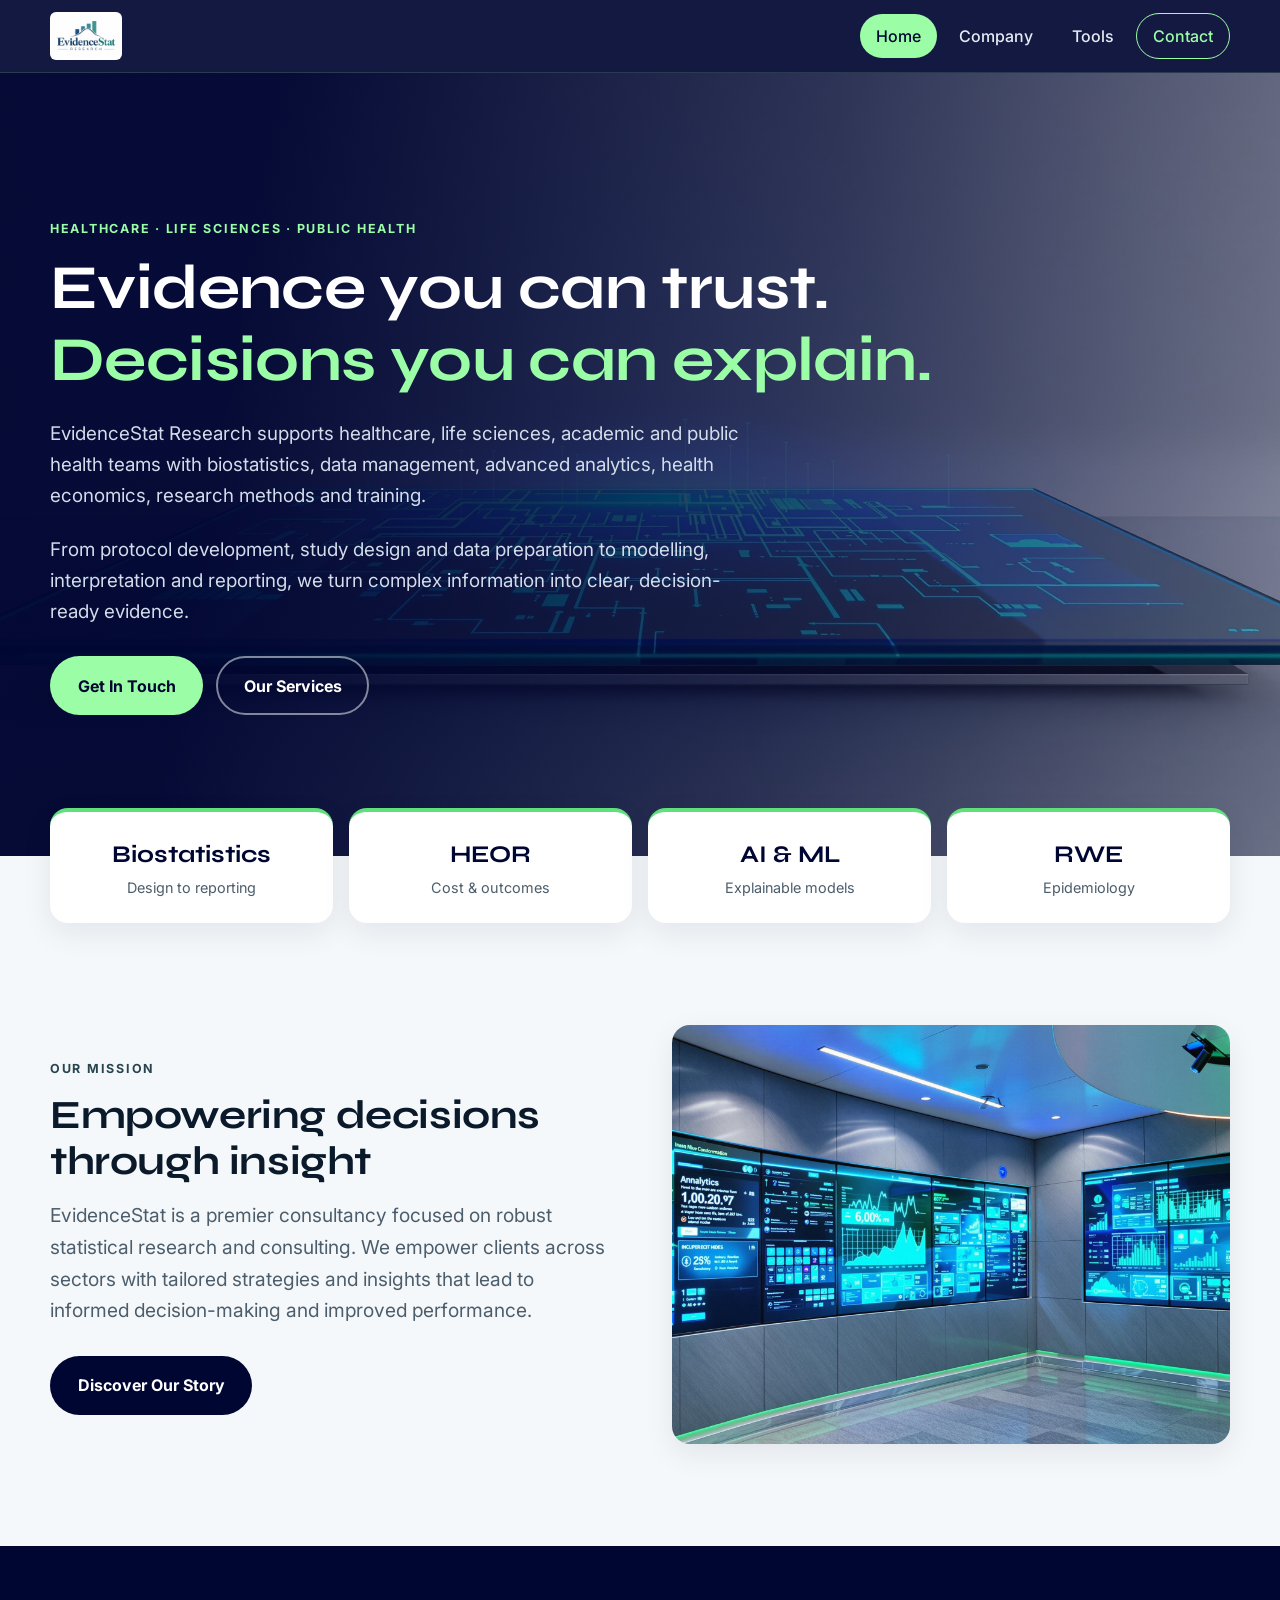
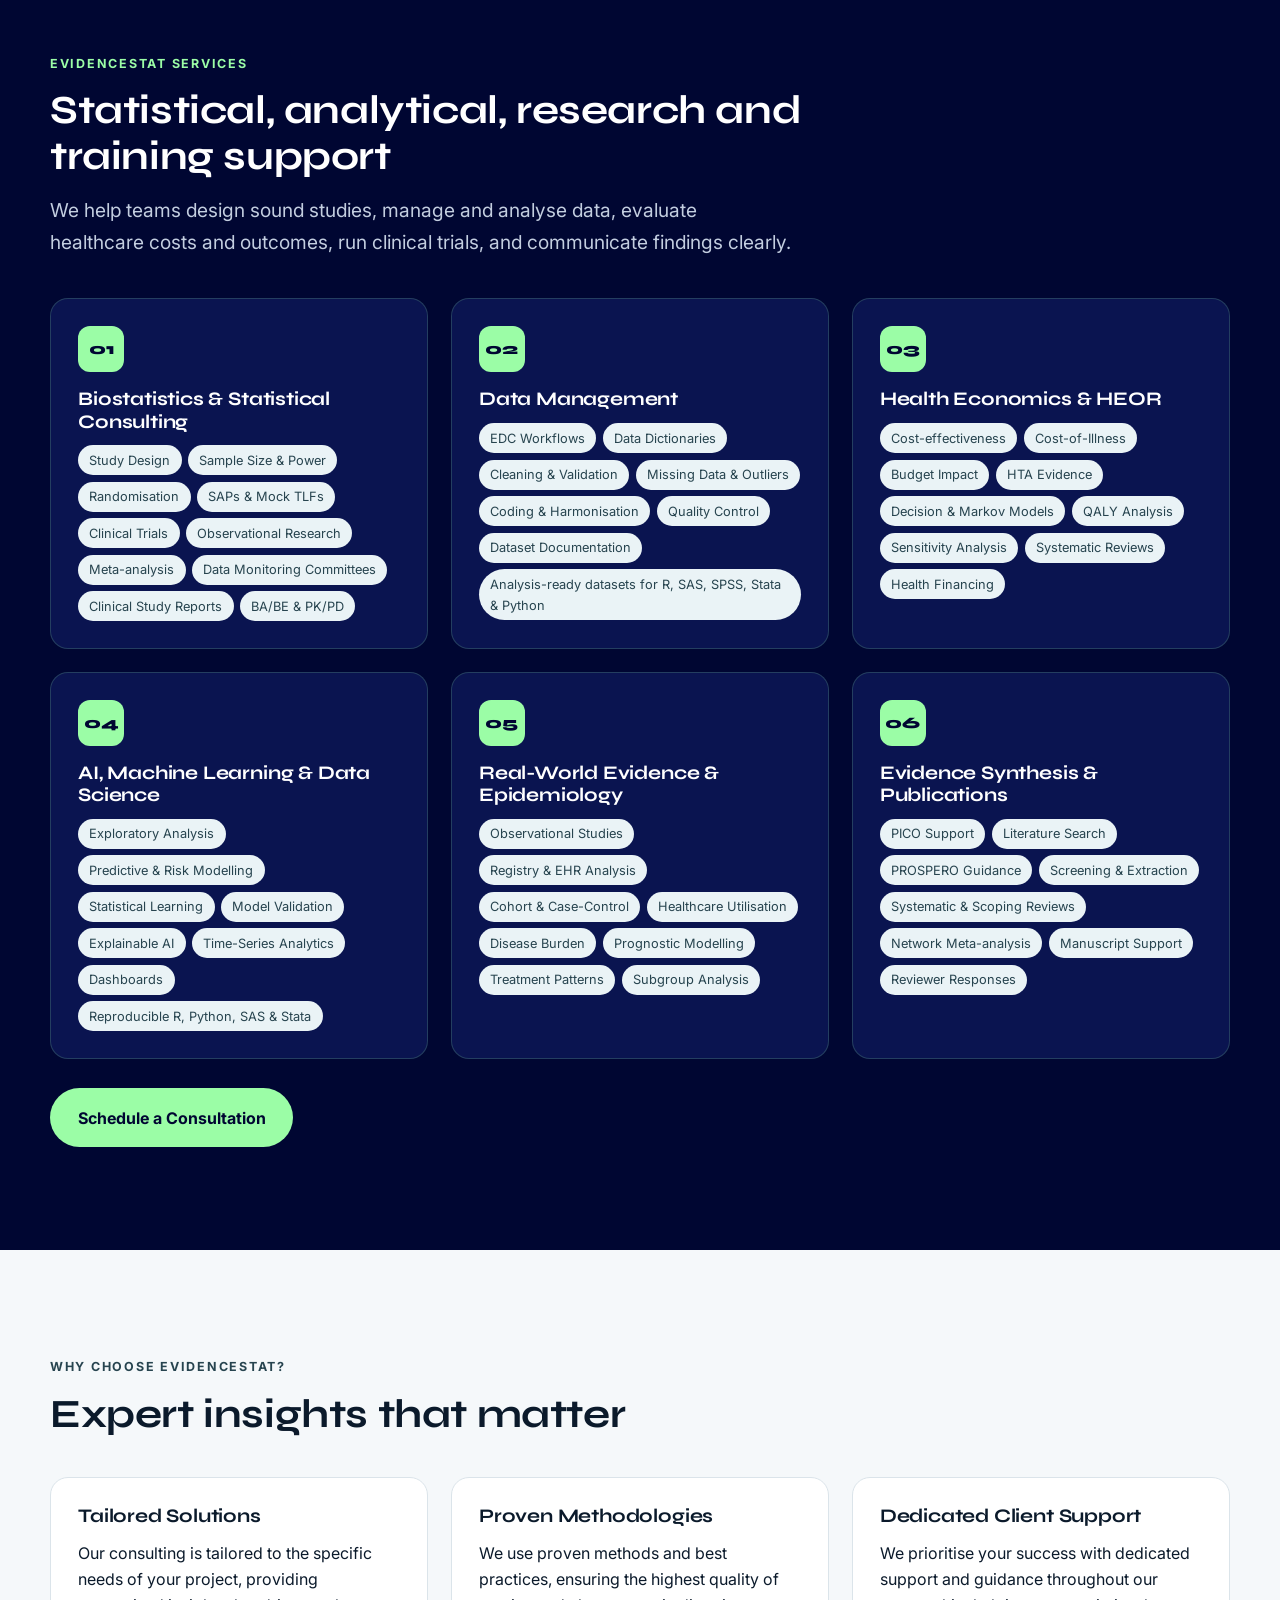
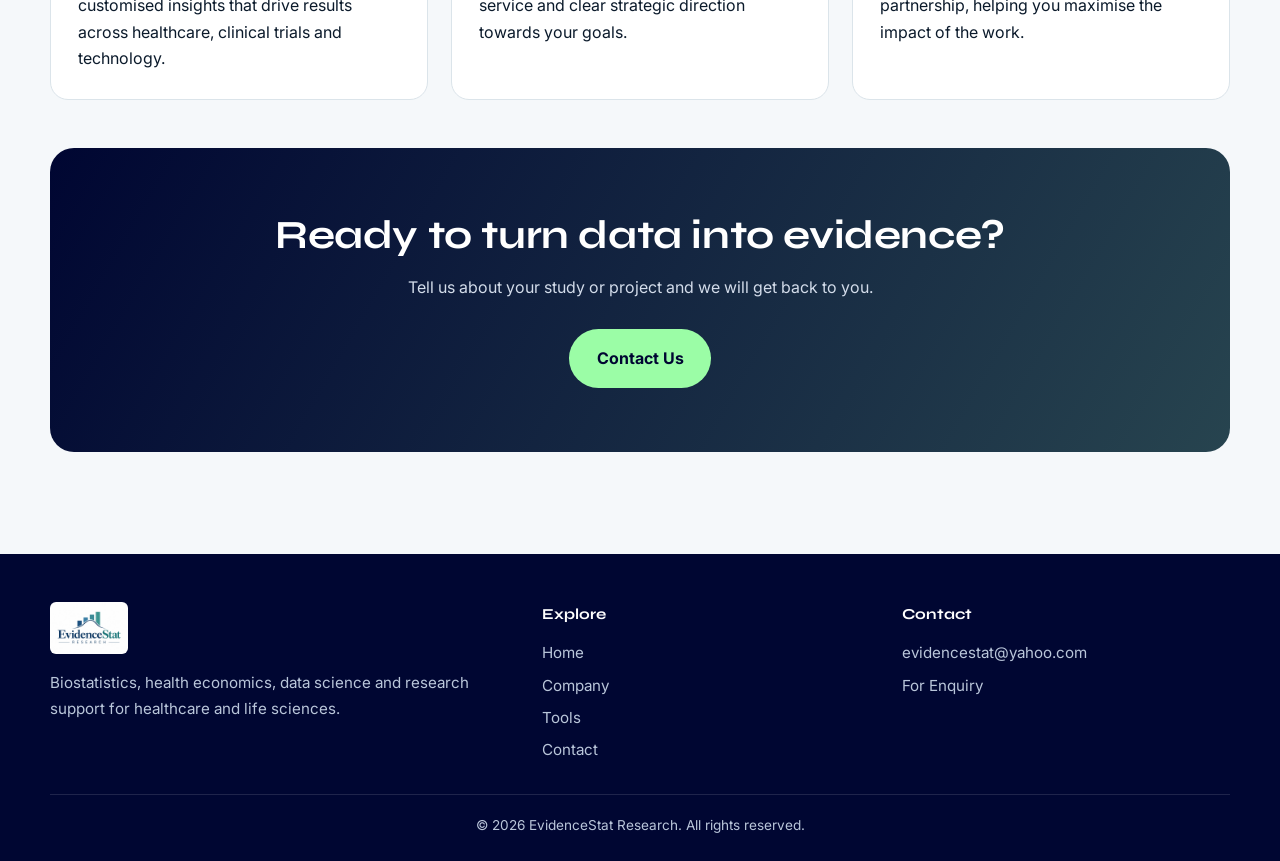
==== index.html @ 98dabb56 "EvidenceStat Research: responsive static website" ====
<!doctype html>
<html lang="en">
<head>
<meta charset="utf-8">
<meta name="viewport" content="width=device-width,initial-scale=1">
<title>EvidenceStat Research | Biostatistics, HEOR &amp; Data Science</title>
<meta name="description" content="EvidenceStat Research supports healthcare, life sciences, academic and public health teams with biostatistics, data management, analytics, health economics and training.">
<link rel="preconnect" href="https://fonts.googleapis.com"><link rel="preconnect" href="https://fonts.gstatic.com" crossorigin>
<link href="https://fonts.googleapis.com/css2?family=Inter:wght@400;500;600;700&family=Syne:wght@600;700;800&display=swap" rel="stylesheet">
<link rel="stylesheet" href="style.css">
</head>
<body>
<a class="skip" href="#main">Skip to content</a>
<header class="site-header"><div class="wrap nav">
  <a class="brand" href="index.html" aria-label="EvidenceStat Research home"><img src="assets/logo.jpg" alt="EvidenceStat Research"></a>
  <button class="toggle" aria-label="Menu" aria-expanded="false"><span></span></button>
  <ul class="menu">
    <li><a href="index.html" aria-current="page">Home</a></li>
    <li><a href="company.html">Company</a></li>
    <li><a href="tools.html">Tools</a></li>
    <li><a href="contact.html" class="cta">Contact</a></li>
  </ul>
</div></header>

<main id="main">
<section class="hero" style="background-image:url(assets/img1.jpg)">
  <div class="wrap">
    <span class="eyebrow">Healthcare &middot; Life Sciences &middot; Public Health</span>
    <h1>Evidence you can trust.<br><span>Decisions you can explain.</span></h1>
    <p>EvidenceStat Research supports healthcare, life sciences, academic and public health teams with biostatistics, data management, advanced analytics, health economics, research methods and training.</p>
    <p>From protocol development, study design and data preparation to modelling, interpretation and reporting, we turn complex information into clear, decision-ready evidence.</p>
    <div class="btns"><a class="btn btn-primary" href="contact.html">Get In Touch</a><a class="btn btn-ghost" href="#services">Our Services</a></div>
  </div>
</section>

<div class="wrap stats reveal">
  <div class="stat"><b>Biostatistics</b><span>Design to reporting</span></div>
  <div class="stat"><b>HEOR</b><span>Cost &amp; outcomes</span></div>
  <div class="stat"><b>AI &amp; ML</b><span>Explainable models</span></div>
  <div class="stat"><b>RWE</b><span>Epidemiology</span></div>
</div>

<section class="section">
  <div class="wrap split">
    <div class="reveal">
      <span class="eyebrow">Our Mission</span>
      <h2>Empowering decisions through insight</h2>
      <p class="lead">EvidenceStat is a premier consultancy focused on robust statistical research and consulting. We empower clients across sectors with tailored strategies and insights that lead to informed decision-making and improved performance.</p>
      <div class="btns"><a class="btn btn-dark" href="company.html">Discover Our Story</a></div>
    </div>
    <img class="reveal" src="assets/img2.jpg" alt="Analytics dashboards on display walls" loading="lazy">
  </div>
</section>

<section class="section on-dark" id="services">
  <div class="wrap">
    <div class="head reveal">
      <span class="eyebrow">EvidenceStat Services</span>
      <h2>Statistical, analytical, research and training support</h2>
      <p class="lead">We help teams design sound studies, manage and analyse data, evaluate healthcare costs and outcomes, run clinical trials, and communicate findings clearly.</p>
    </div>
    <div class="grid">
      <article class="card reveal"><div class="ico">01</div><h3>Biostatistics &amp; Statistical Consulting</h3>
        <ul class="tags"><li>Study Design</li><li>Sample Size &amp; Power</li><li>Randomisation</li><li>SAPs &amp; Mock TLFs</li><li>Clinical Trials</li><li>Observational Research</li><li>Meta-analysis</li><li>Data Monitoring Committees</li><li>Clinical Study Reports</li><li>BA/BE &amp; PK/PD</li></ul></article>
      <article class="card reveal"><div class="ico">02</div><h3>Data Management</h3>
        <ul class="tags"><li>EDC Workflows</li><li>Data Dictionaries</li><li>Cleaning &amp; Validation</li><li>Missing Data &amp; Outliers</li><li>Coding &amp; Harmonisation</li><li>Quality Control</li><li>Dataset Documentation</li><li>Analysis-ready datasets for R, SAS, SPSS, Stata &amp; Python</li></ul></article>
      <article class="card reveal"><div class="ico">03</div><h3>Health Economics &amp; HEOR</h3>
        <ul class="tags"><li>Cost-effectiveness</li><li>Cost-of-Illness</li><li>Budget Impact</li><li>HTA Evidence</li><li>Decision &amp; Markov Models</li><li>QALY Analysis</li><li>Sensitivity Analysis</li><li>Systematic Reviews</li><li>Health Financing</li></ul></article>
      <article class="card reveal"><div class="ico">04</div><h3>AI, Machine Learning &amp; Data Science</h3>
        <ul class="tags"><li>Exploratory Analysis</li><li>Predictive &amp; Risk Modelling</li><li>Statistical Learning</li><li>Model Validation</li><li>Explainable AI</li><li>Time-Series Analytics</li><li>Dashboards</li><li>Reproducible R, Python, SAS &amp; Stata</li></ul></article>
      <article class="card reveal"><div class="ico">05</div><h3>Real-World Evidence &amp; Epidemiology</h3>
        <ul class="tags"><li>Observational Studies</li><li>Registry &amp; EHR Analysis</li><li>Cohort &amp; Case-Control</li><li>Healthcare Utilisation</li><li>Disease Burden</li><li>Prognostic Modelling</li><li>Treatment Patterns</li><li>Subgroup Analysis</li></ul></article>
      <article class="card reveal"><div class="ico">06</div><h3>Evidence Synthesis &amp; Publications</h3>
        <ul class="tags"><li>PICO Support</li><li>Literature Search</li><li>PROSPERO Guidance</li><li>Screening &amp; Extraction</li><li>Systematic &amp; Scoping Reviews</li><li>Network Meta-analysis</li><li>Manuscript Support</li><li>Reviewer Responses</li></ul></article>
    </div>
    <div class="btns"><a class="btn btn-primary" href="contact.html">Schedule a Consultation</a></div>
  </div>
</section>

<section class="section">
  <div class="wrap">
    <div class="head reveal">
      <span class="eyebrow">Why Choose EvidenceStat?</span>
      <h2>Expert insights that matter</h2>
    </div>
    <div class="grid">
      <article class="card reveal"><h3>Tailored Solutions</h3><p>Our consulting is tailored to the specific needs of your project, providing customised insights that drive results across healthcare, clinical trials and technology.</p></article>
      <article class="card reveal"><h3>Proven Methodologies</h3><p>We use proven methods and best practices, ensuring the highest quality of service and clear strategic direction towards your goals.</p></article>
      <article class="card reveal"><h3>Dedicated Client Support</h3><p>We prioritise your success with dedicated support and guidance throughout our partnership, helping you maximise the impact of the work.</p></article>
    </div>
    <div class="cta-band reveal" style="margin-top:3rem">
      <h2>Ready to turn data into evidence?</h2>
      <p>Tell us about your study or project and we will get back to you.</p>
      <div class="btns"><a class="btn btn-primary" href="contact.html">Contact Us</a></div>
    </div>
  </div>
</section>
</main>

<footer class="site-footer"><div class="wrap">
  <div class="foot">
    <div><img src="assets/logo.jpg" alt="EvidenceStat Research"><p>Biostatistics, health economics, data science and research support for healthcare and life sciences.</p></div>
    <div><h4>Explore</h4><ul><li><a href="index.html">Home</a></li><li><a href="company.html">Company</a></li>
    <li><a href="tools.html">Tools</a></li><li><a href="contact.html">Contact</a></li></ul></div>
    <div><h4>Contact</h4><ul><li><a href="mailto:evidencestat@yahoo.com">evidencestat@yahoo.com</a></li><li><a href="contact.html">For Enquiry</a></li></ul></div>
  </div>
  <p class="copy">&copy; <span id="y">2026</span> EvidenceStat Research. All rights reserved.</p>
</div></footer>
<script src="script.js"></script>
</body>
</html>
---- style.css ----
:root{
  --navy:#000632;--navy-2:#0a1450;--slate:#27444f;--mint:#9bfda6;--mint-d:#5fe07a;
  --ink:#0b1a2b;--muted:#4c5d6b;--bg:#f5f8fa;--card:#fff;--line:#dbe4ea;
  --radius:18px;--shadow:0 10px 30px rgba(0,6,50,.08);
  --wrap:1180px;
}
*{box-sizing:border-box;margin:0;padding:0}
html{scroll-behavior:smooth;-webkit-text-size-adjust:100%}
body{font-family:'Inter',system-ui,-apple-system,'Segoe UI',Roboto,Arial,sans-serif;color:var(--ink);background:var(--bg);line-height:1.65;font-size:1rem;overflow-x:hidden}
img{max-width:100%;display:block}
a{color:inherit}
h1,h2,h3{font-family:'Syne','Inter',system-ui,sans-serif;line-height:1.15;letter-spacing:-.01em}
h1{font-size:clamp(2.1rem,5.5vw,3.9rem)}
h2{font-size:clamp(1.6rem,3.4vw,2.5rem)}
h3{font-size:1.2rem}
.wrap{width:min(100% - 2.5rem,var(--wrap));margin-inline:auto}
.eyebrow{display:inline-block;font-size:.78rem;font-weight:700;letter-spacing:.14em;text-transform:uppercase;color:var(--slate);margin-bottom:.8rem}
.on-dark .eyebrow,.hero .eyebrow{color:var(--mint)}
.section{padding:clamp(3.5rem,8vw,6.5rem) 0}
.lead{font-size:clamp(1.02rem,1.6vw,1.2rem);color:var(--muted);max-width:62ch}
.skip{position:absolute;left:-999px;top:0;background:var(--mint);color:var(--navy);padding:.6rem 1rem;z-index:200}
.skip:focus{left:0}

/* header */
.site-header{position:sticky;top:0;z-index:100;background:rgba(0,6,50,.92);backdrop-filter:blur(12px);border-bottom:1px solid rgba(155,253,166,.15)}
.nav{display:flex;align-items:center;justify-content:space-between;gap:1rem;min-height:72px}
.brand img{height:48px;width:auto;border-radius:6px;background:#fff}
.menu{display:flex;align-items:center;gap:.4rem;list-style:none}
.menu a{display:block;padding:.55rem 1rem;border-radius:999px;text-decoration:none;color:#e6ecf5;font-weight:500;transition:.2s}
.menu a:hover,.menu a[aria-current=page]{color:var(--navy);background:var(--mint)}
.menu .cta{border:1px solid var(--mint);color:var(--mint)}
.toggle{display:none;background:none;border:1px solid rgba(155,253,166,.5);border-radius:10px;width:44px;height:44px;cursor:pointer;color:var(--mint)}
.toggle span,.toggle span::before,.toggle span::after{display:block;width:20px;height:2px;background:currentColor;margin:auto;position:relative;transition:.25s}
.toggle span::before,.toggle span::after{content:"";position:absolute;left:0}
.toggle span::before{top:-6px}.toggle span::after{top:6px}
.toggle[aria-expanded=true] span{background:transparent}
.toggle[aria-expanded=true] span::before{top:0;transform:rotate(45deg)}
.toggle[aria-expanded=true] span::after{top:0;transform:rotate(-45deg)}

/* buttons */
.btn{display:inline-flex;align-items:center;justify-content:center;gap:.5rem;padding:.9rem 1.6rem;border-radius:999px;font-weight:700;text-decoration:none;border:2px solid transparent;transition:.2s;cursor:pointer;font:inherit;font-weight:700}
.btn-primary{background:var(--mint);color:var(--navy)}
.btn-primary:hover{background:#fff;transform:translateY(-2px)}
.btn-ghost{border-color:rgba(255,255,255,.5);color:#fff}
.btn-ghost:hover{background:#fff;color:var(--navy)}
.btn-dark{background:var(--navy);color:#fff}
.btn-dark:hover{background:var(--slate);transform:translateY(-2px)}
.btns{display:flex;flex-wrap:wrap;gap:.8rem;margin-top:1.8rem}

/* hero */
.hero{position:relative;color:#fff;background:var(--navy) center/cover no-repeat;isolation:isolate;overflow:hidden}
.hero::before{content:"";position:absolute;inset:0;background:linear-gradient(100deg,rgba(0,6,50,.96) 20%,rgba(0,6,50,.7) 60%,rgba(0,6,50,.35));z-index:-1}
.hero .wrap{padding:clamp(4rem,11vw,9rem) 0}
.hero h1 span{color:var(--mint)}
.hero p{margin-top:1.4rem;max-width:58ch;color:#d3dcea;font-size:clamp(1rem,1.6vw,1.18rem)}
.hero-sm .wrap{padding:clamp(3rem,7vw,5.5rem) 0}

.stats{display:grid;grid-template-columns:repeat(4,1fr);gap:1rem;margin-top:-3rem;position:relative;z-index:2}
.stat{background:var(--card);border-radius:var(--radius);padding:1.4rem;box-shadow:var(--shadow);text-align:center;border-top:4px solid var(--mint-d)}
.stat b{display:block;font-family:'Syne',sans-serif;font-size:1.5rem;color:var(--navy)}
.stat span{font-size:.9rem;color:var(--muted)}

/* split */
.split{display:grid;grid-template-columns:1fr 1fr;gap:clamp(2rem,5vw,4.5rem);align-items:center}
.split img{border-radius:var(--radius);box-shadow:var(--shadow);width:100%;aspect-ratio:4/3;object-fit:cover}
.split p+p{margin-top:1rem}
.split .lead{margin-top:1rem}

/* services */
.head{max-width:760px;margin-bottom:2.5rem}
.head p{margin-top:1rem}
.grid{display:grid;grid-template-columns:repeat(3,1fr);gap:1.4rem}
.card{background:var(--card);border:1px solid var(--line);border-radius:var(--radius);padding:1.7rem;transition:.25s;display:flex;flex-direction:column}
.card:hover{transform:translateY(-5px);box-shadow:var(--shadow);border-color:var(--mint-d)}
.card .ico{width:46px;height:46px;border-radius:12px;background:var(--navy);color:var(--mint);display:grid;place-items:center;font-weight:800;margin-bottom:1rem;font-family:'Syne',sans-serif}
.card h3{margin-bottom:.8rem}
.tags{display:flex;flex-wrap:wrap;gap:.4rem;list-style:none}
.tags li{font-size:.8rem;background:#eaf3f6;color:var(--slate);padding:.28rem .7rem;border-radius:999px}

/* dark band */
.on-dark{background:var(--navy);color:#fff}
.on-dark .lead{color:#c3cee0}
.on-dark .card{background:var(--navy-2);border-color:rgba(155,253,166,.18)}
.on-dark .card p{color:#c3cee0}
.on-dark .card .ico{background:var(--mint);color:var(--navy)}

.cta-band{background:linear-gradient(120deg,var(--navy),var(--slate));color:#fff;border-radius:calc(var(--radius) + 6px);padding:clamp(2rem,6vw,4rem);text-align:center}
.cta-band p{margin:1rem auto 0;max-width:55ch;color:#d3dcea}
.cta-band .btns{justify-content:center}

/* team */
.team{display:grid;gap:1.6rem}
.person{display:grid;grid-template-columns:240px 1fr;gap:2rem;background:var(--card);border:1px solid var(--line);border-radius:var(--radius);padding:1.6rem;box-shadow:var(--shadow)}
.person img{width:100%;aspect-ratio:3/4;object-fit:cover;border-radius:14px}
.avatar{width:100%;aspect-ratio:3/4;border-radius:14px;background:linear-gradient(160deg,var(--navy),var(--slate));display:grid;place-items:center;color:var(--mint);font:800 3.2rem 'Syne',sans-serif}
.person .role{color:var(--slate);font-weight:600;margin:.3rem 0 1rem}
.person p+p{margin-top:.9rem}
.person p{color:#33444f}

/* contact */
.contact{display:grid;grid-template-columns:1fr 1.2fr;gap:2.5rem;align-items:start}
.info{display:grid;gap:1rem;margin-top:1.8rem}
.info a,.info div{display:flex;gap:.8rem;align-items:center;text-decoration:none;word-break:break-word}
.info i{font-style:normal;width:42px;height:42px;flex:none;border-radius:50%;background:var(--mint);color:var(--navy);display:grid;place-items:center;font-weight:800}
form{background:var(--card);padding:clamp(1.4rem,4vw,2.4rem);border-radius:var(--radius);box-shadow:var(--shadow);border:1px solid var(--line);display:grid;gap:1.1rem}
.row{display:grid;grid-template-columns:1fr 1fr;gap:1.1rem}
label{display:grid;gap:.4rem;font-weight:600;font-size:.92rem}
input,textarea{font:inherit;padding:.85rem 1rem;border:1.5px solid var(--line);border-radius:12px;background:#fbfdfe;width:100%;color:var(--ink)}
input:focus,textarea:focus{outline:3px solid rgba(95,224,122,.45);border-color:var(--mint-d)}
textarea{min-height:150px;resize:vertical}
.note{font-size:.85rem;color:var(--muted)}

/* footer */
.site-footer{background:var(--navy);color:#b9c6da;padding:3rem 0 1.5rem;font-size:.95rem}
.foot{display:grid;grid-template-columns:1.4fr 1fr 1fr;gap:2rem}
.foot h4{color:#fff;margin-bottom:.8rem;font-family:'Syne',sans-serif}
.foot ul{list-style:none;display:grid;gap:.45rem}
.foot a{text-decoration:none}.foot a:hover{color:var(--mint)}
.foot img{height:52px;width:auto;background:#fff;border-radius:6px;margin-bottom:1rem}
.copy{margin-top:2rem;padding-top:1.2rem;border-top:1px solid rgba(255,255,255,.12);text-align:center;font-size:.85rem}

/* reveal */
.reveal{opacity:0;transform:translateY(18px);transition:.6s ease}
.reveal.in{opacity:1;transform:none}
@media (prefers-reduced-motion:reduce){*{transition:none!important;scroll-behavior:auto!important}.reveal{opacity:1;transform:none}}

/* responsive */
@media (max-width:1000px){
  .grid{grid-template-columns:repeat(2,1fr)}
  .stats{grid-template-columns:repeat(2,1fr)}
}
@media (max-width:820px){
  .toggle{display:block}
  .menu{position:absolute;left:0;right:0;top:100%;flex-direction:column;align-items:stretch;background:var(--navy);padding:.8rem 1.25rem 1.2rem;border-bottom:1px solid rgba(155,253,166,.2);display:none}
  .menu.open{display:flex}
  .menu a{padding:.9rem 1rem;text-align:center}
  .split,.contact,.foot{grid-template-columns:1fr}
  .split img{order:-1;aspect-ratio:16/10}
  .person{grid-template-columns:1fr}
  .person img,.avatar{max-width:260px;aspect-ratio:1/1;object-position:top}
  .hero::before{background:linear-gradient(180deg,rgba(0,6,50,.9),rgba(0,6,50,.78))}
}
@media (max-width:600px){
  .grid,.row{grid-template-columns:1fr}
  .stats{margin-top:-2rem;gap:.7rem}
  .stat{padding:1rem}
  .btn{width:100%}
  .brand img{height:42px}
}
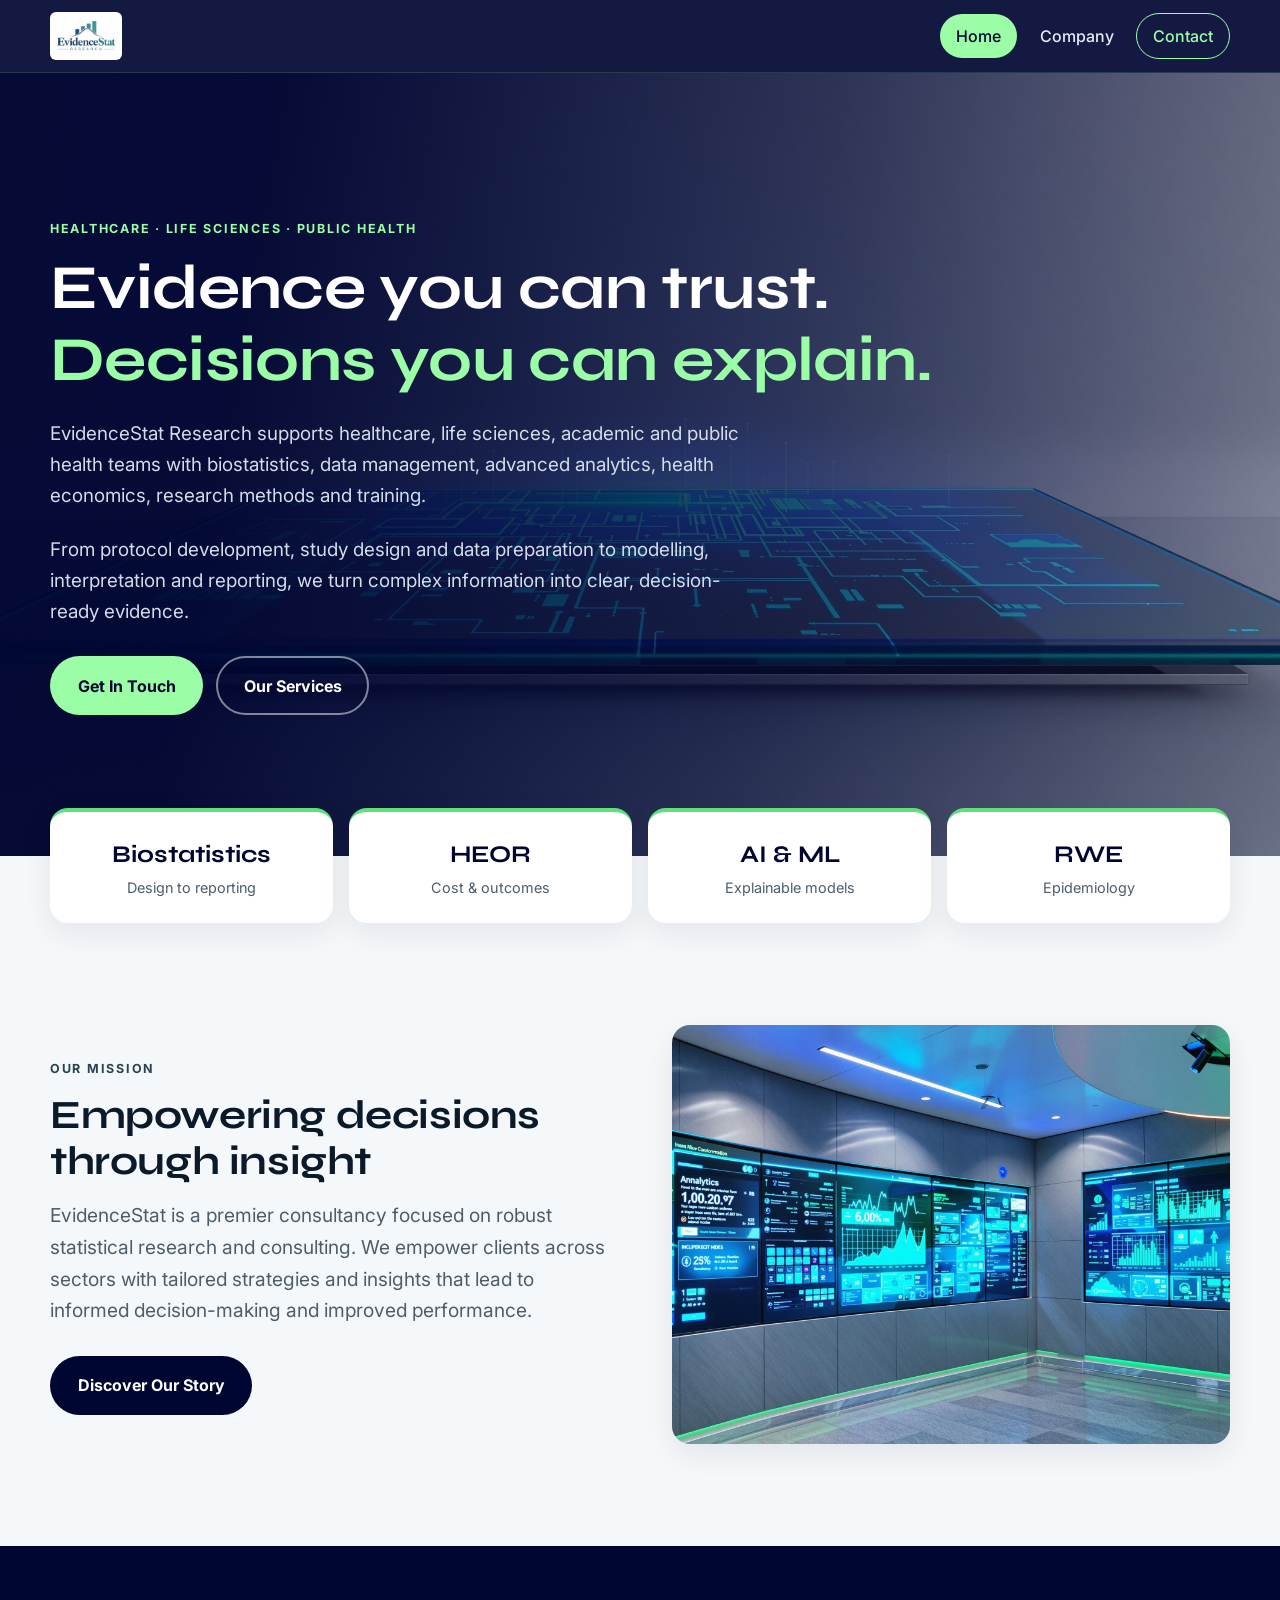
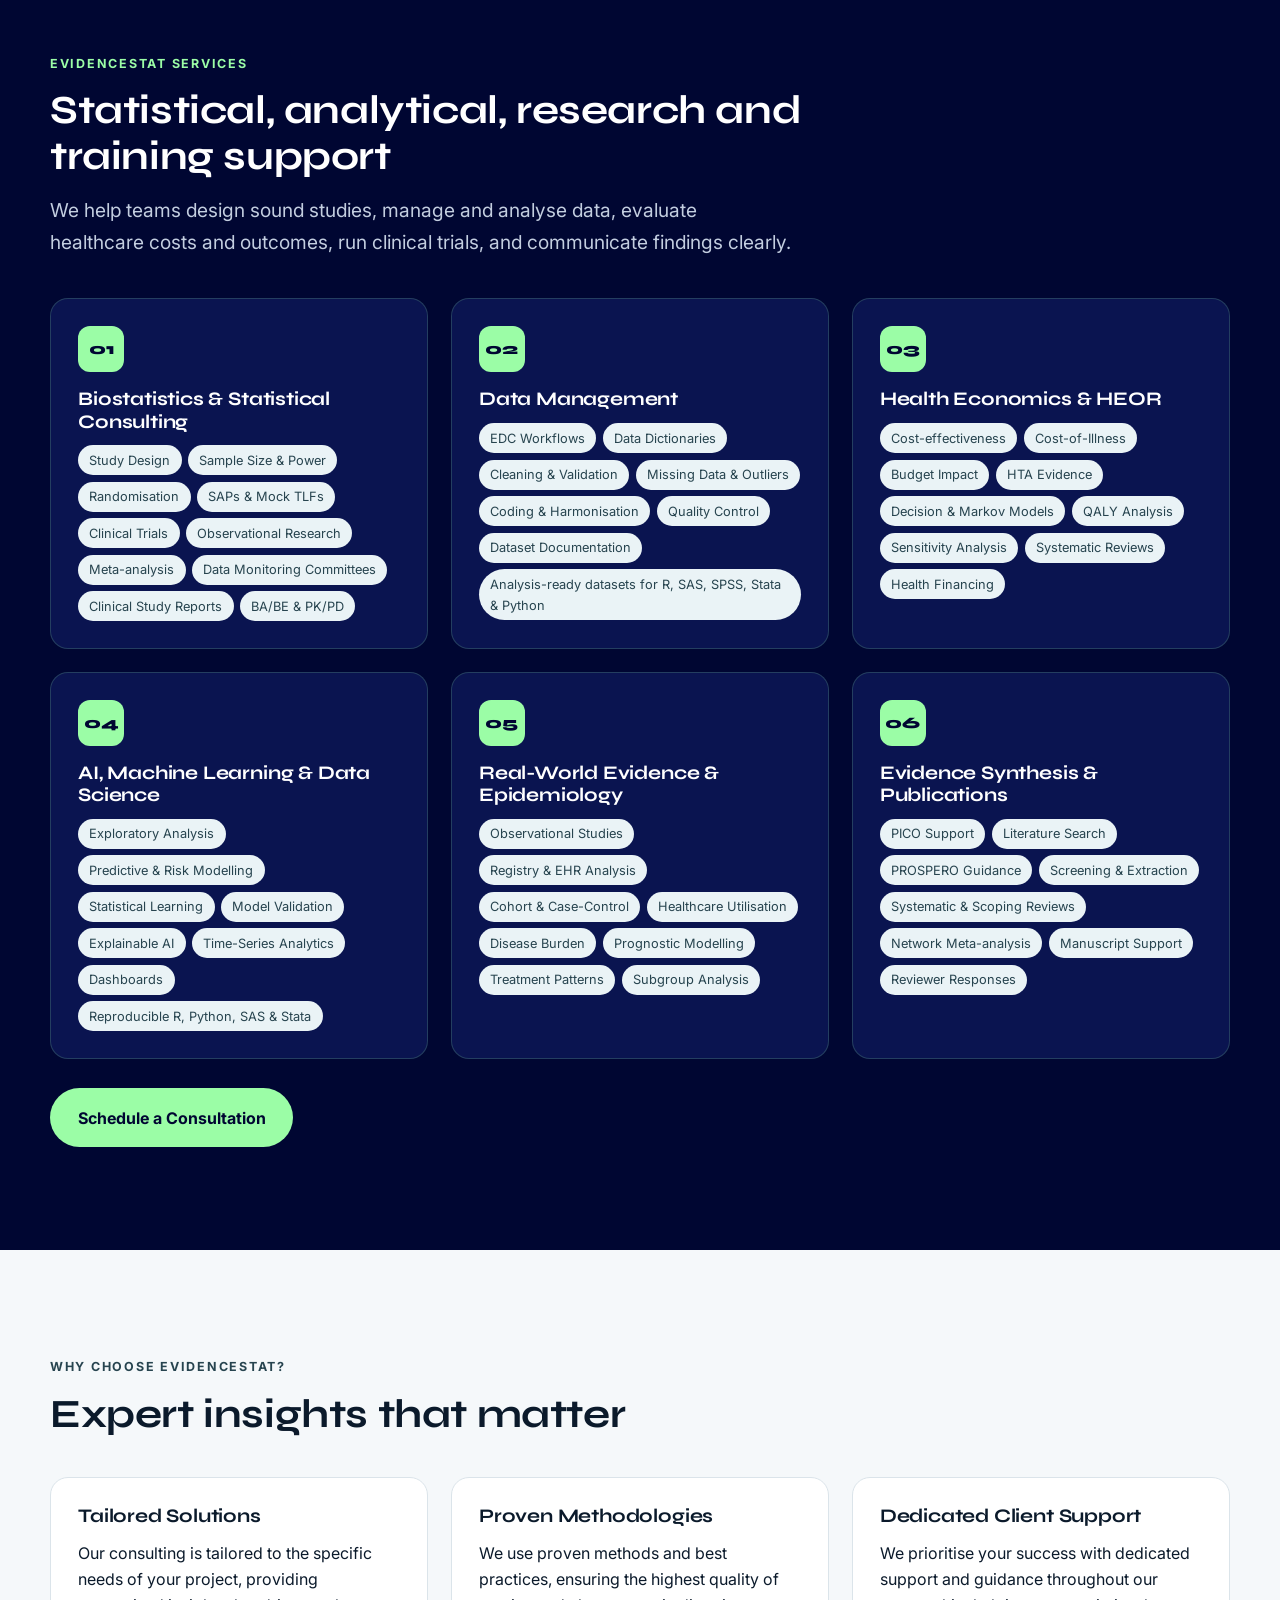
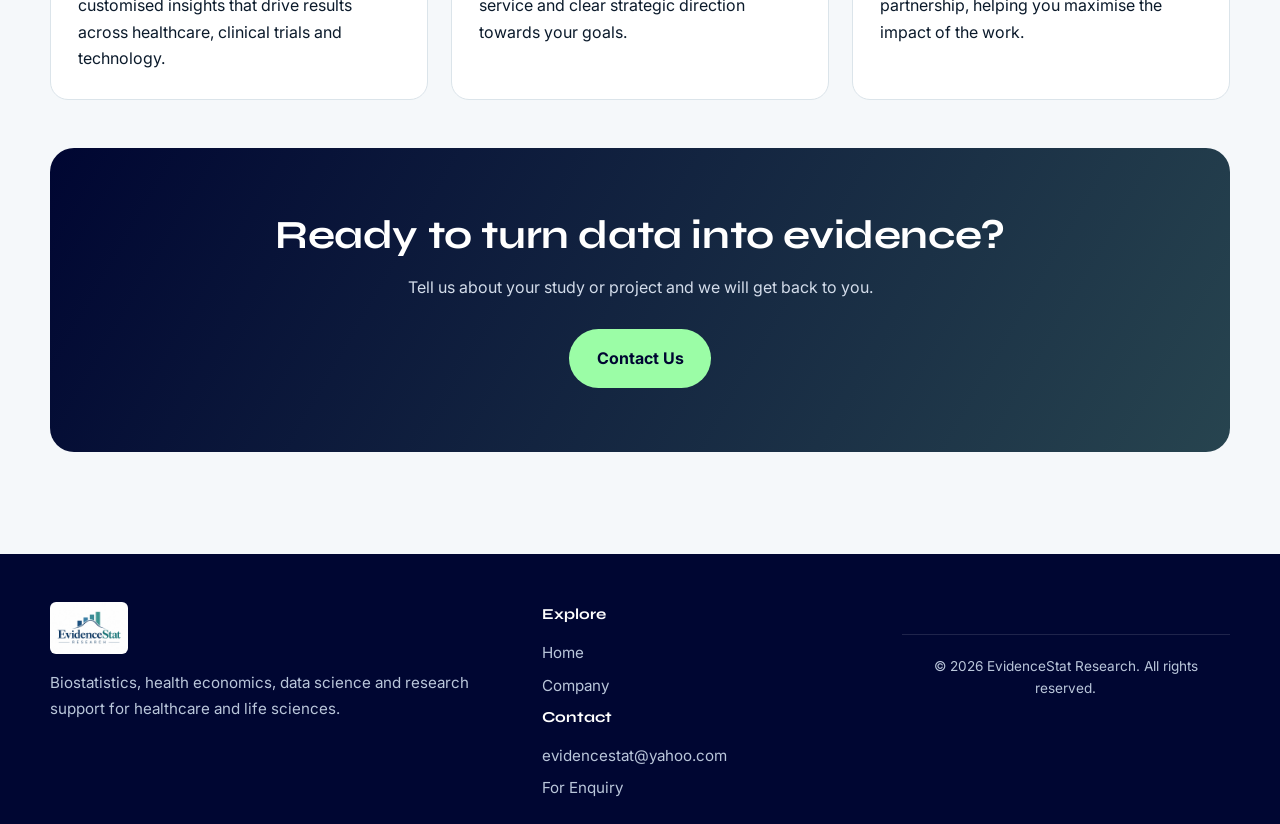
==== commit 608d4110: "Remove Tools page" ====
--- a/index.html
+++ b/index.html
@@ -17,7 +17,6 @@
   <ul class="menu">
     <li><a href="index.html" aria-current="page">Home</a></li>
     <li><a href="company.html">Company</a></li>
-    <li><a href="tools.html">Tools</a></li>
     <li><a href="contact.html" class="cta">Contact</a></li>
   </ul>
 </div></header>
@@ -101,7 +100,6 @@
   <div class="foot">
     <div><img src="assets/logo.jpg" alt="EvidenceStat Research"><p>Biostatistics, health economics, data science and research support for healthcare and life sciences.</p></div>
     <div><h4>Explore</h4><ul><li><a href="index.html">Home</a></li><li><a href="company.html">Company</a></li>
-    <li><a href="tools.html">Tools</a></li><li><a href="contact.html">Contact</a></li></ul></div>
     <div><h4>Contact</h4><ul><li><a href="mailto:evidencestat@yahoo.com">evidencestat@yahoo.com</a></li><li><a href="contact.html">For Enquiry</a></li></ul></div>
   </div>
   <p class="copy">&copy; <span id="y">2026</span> EvidenceStat Research. All rights reserved.</p>
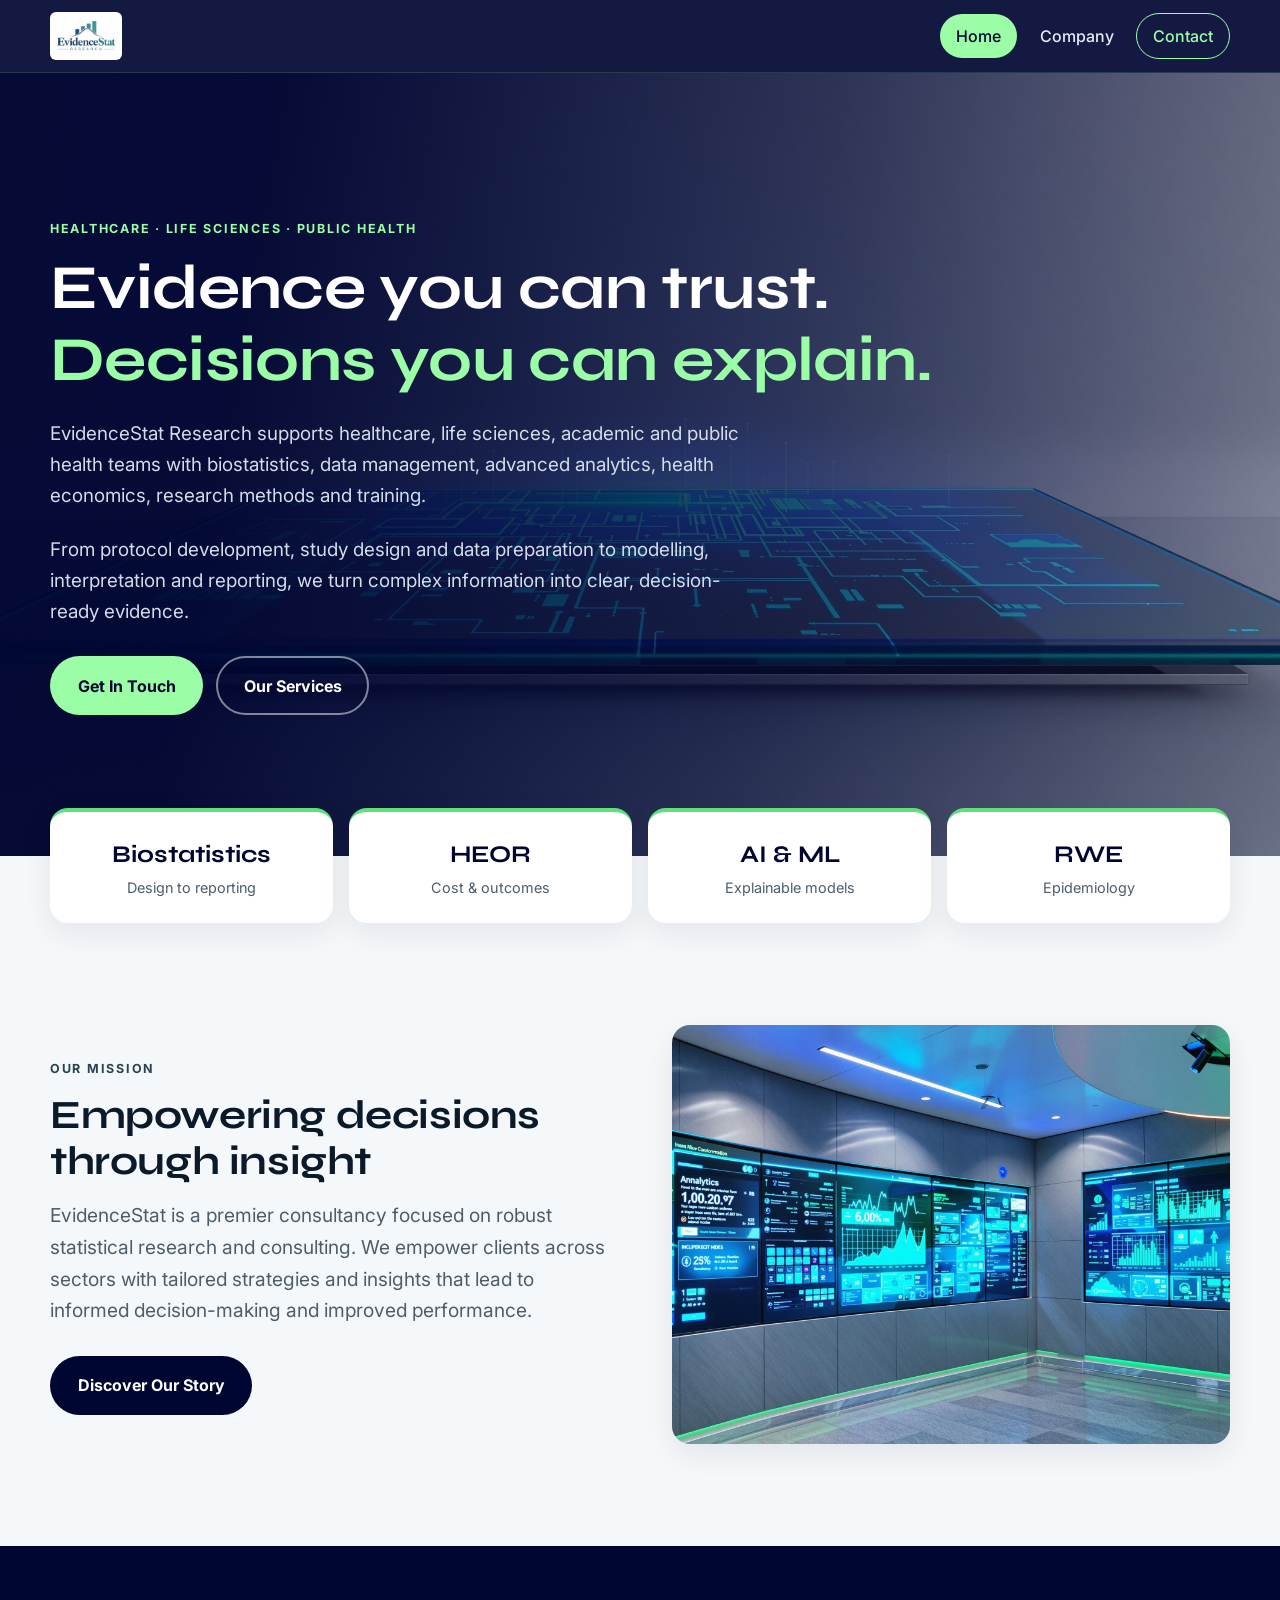
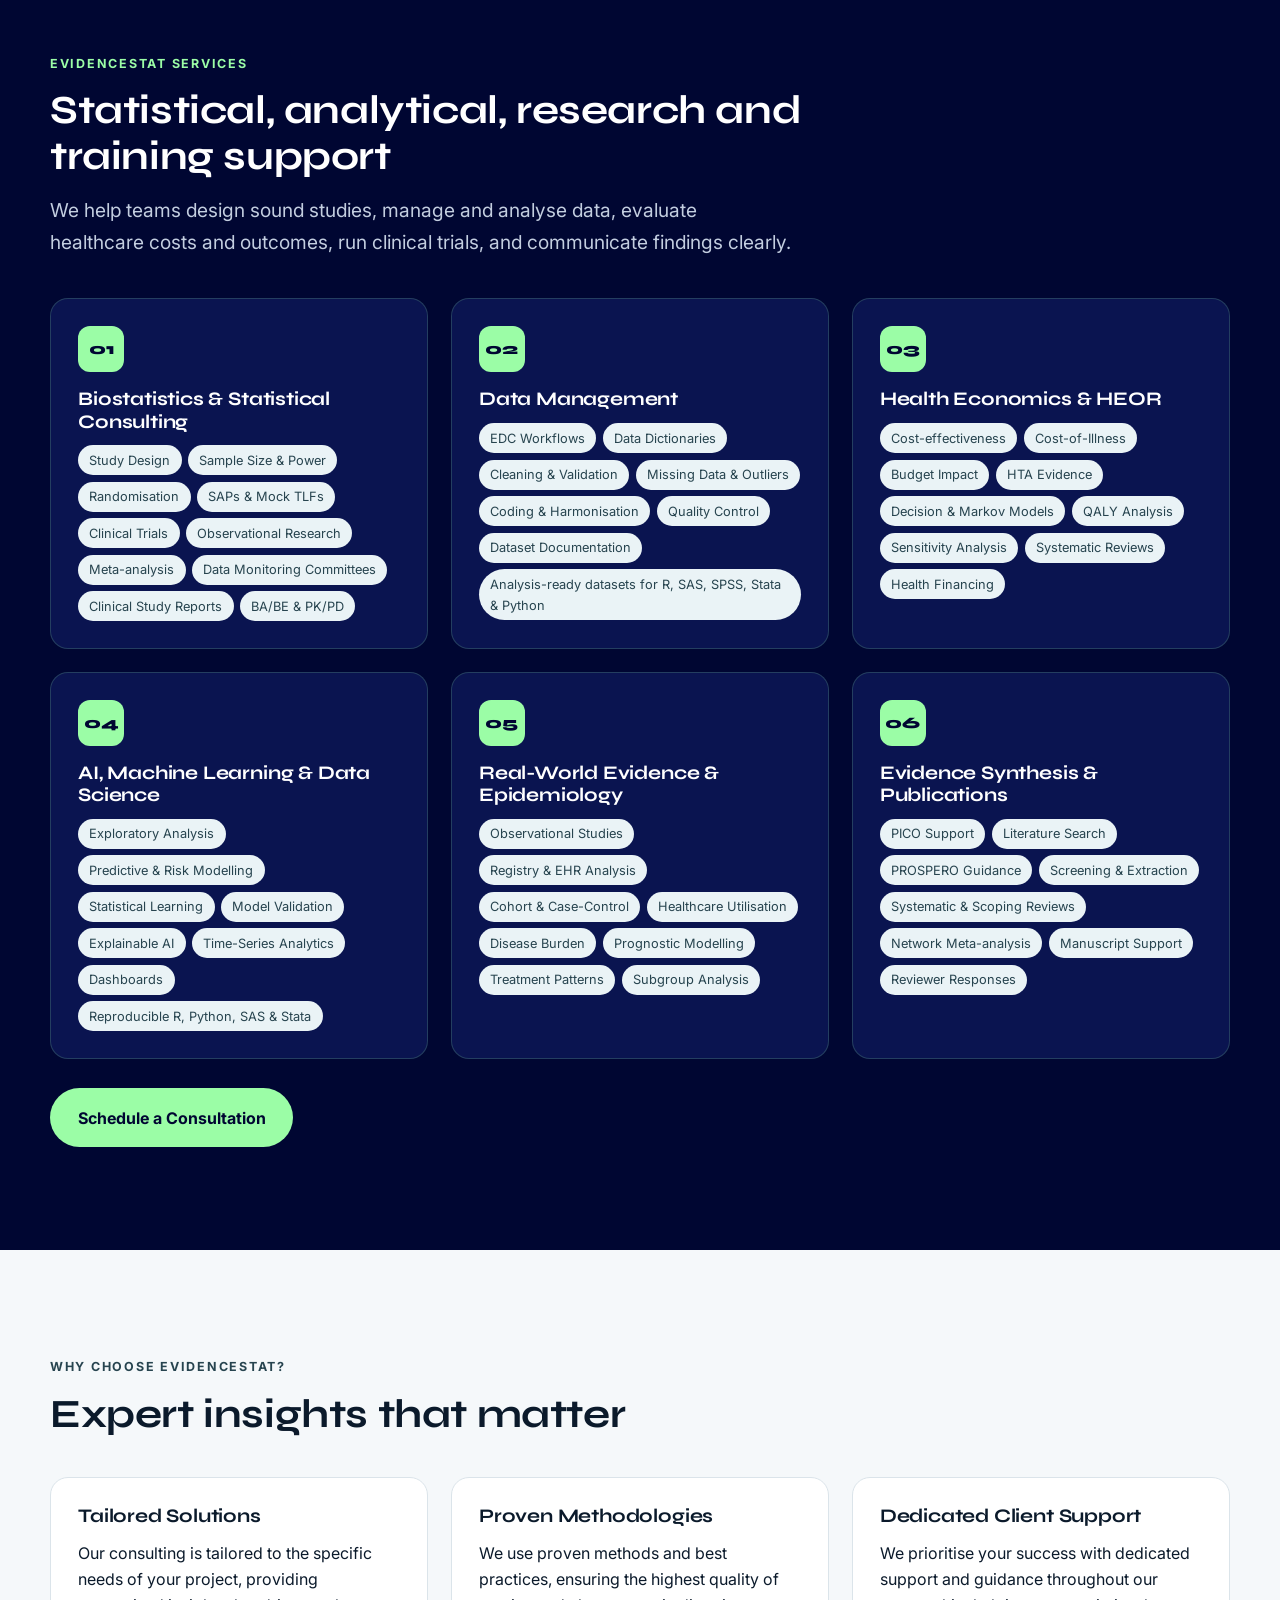
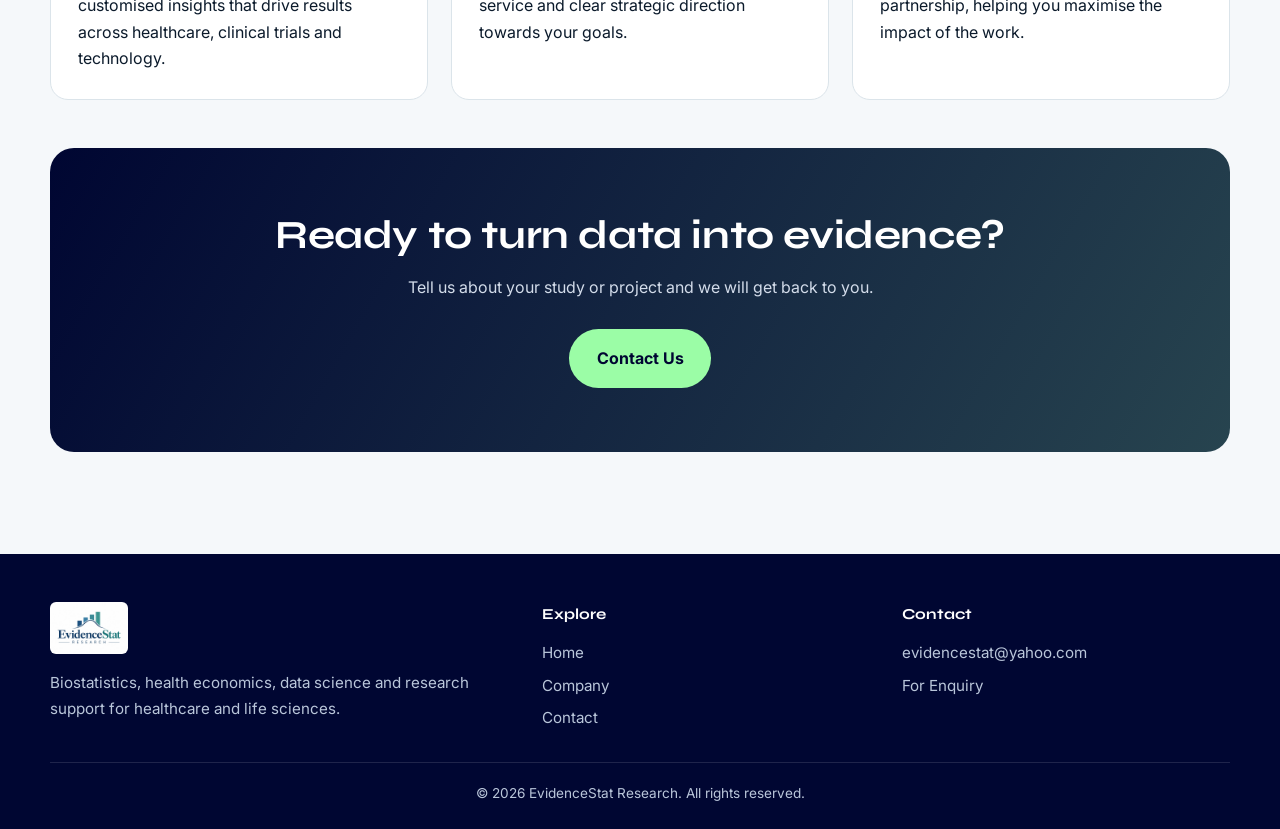
==== commit 4c936f27: "Fix menu and footer links after removing Tools" ====
--- a/index.html
+++ b/index.html
@@ -99,7 +99,7 @@
 <footer class="site-footer"><div class="wrap">
   <div class="foot">
     <div><img src="assets/logo.jpg" alt="EvidenceStat Research"><p>Biostatistics, health economics, data science and research support for healthcare and life sciences.</p></div>
-    <div><h4>Explore</h4><ul><li><a href="index.html">Home</a></li><li><a href="company.html">Company</a></li>
+    <div><h4>Explore</h4><ul><li><a href="index.html">Home</a></li><li><a href="company.html">Company</a></li><li><a href="contact.html">Contact</a></li></ul></div>
     <div><h4>Contact</h4><ul><li><a href="mailto:evidencestat@yahoo.com">evidencestat@yahoo.com</a></li><li><a href="contact.html">For Enquiry</a></li></ul></div>
   </div>
   <p class="copy">&copy; <span id="y">2026</span> EvidenceStat Research. All rights reserved.</p>
